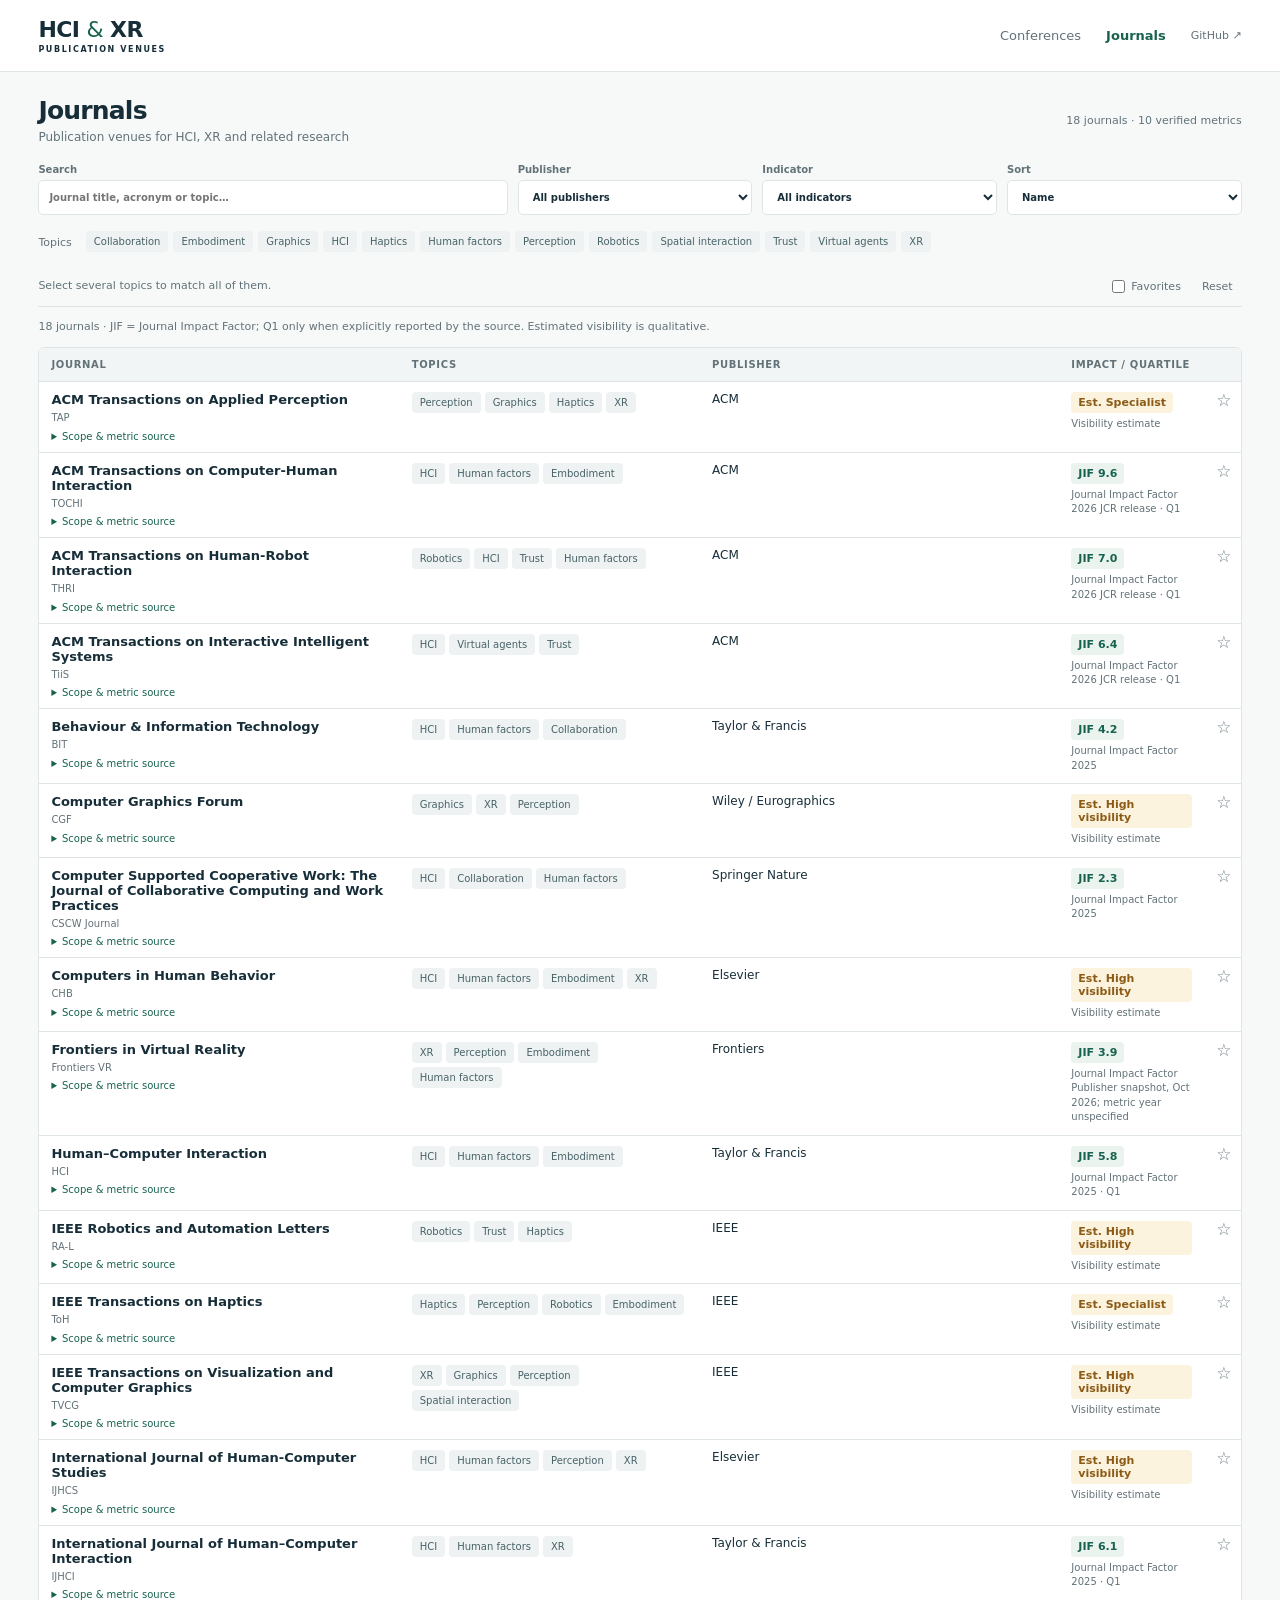
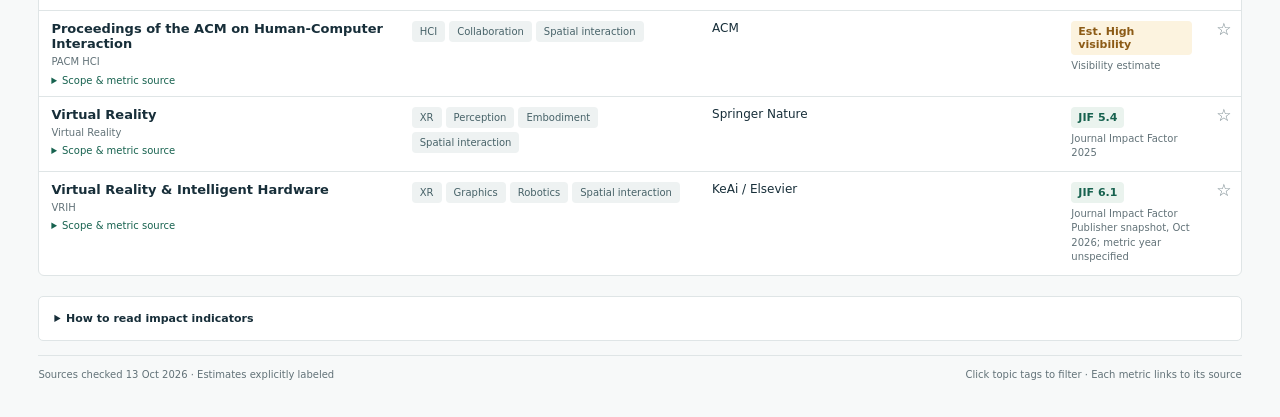
==== journals.html @ d3151b54 "Create compact English conference and journal pages with topic filters, sourced rankings and schedul" ====
<!doctype html>
<html lang="en"><head><meta charset="utf-8"><meta name="viewport" content="width=device-width,initial-scale=1"><meta name="description" content="Journals for HCI, XR, perception and human-robot interaction, with topic filters and source-backed impact indicators."><title>HCI & XR · Journals</title><link rel="stylesheet" href="style.css"><script defer src="data.js"></script><script defer src="app.js"></script></head>
<body data-page="journals"><header><a class="brand" href="index.html">HCI <span>&</span> XR <small>PUBLICATION VENUES</small></a><nav aria-label="Pages"><a id="conf-link" href="index.html">Conferences</a><a id="journal-link" href="journals.html" aria-current="page">Journals</a><a href="https://github.com/EPeillard/xr-ihm-deadlines" class="repo">GitHub ↗</a></nav></header>
<main><div class="page-title"><div><h1>Journals</h1><p>Publication venues for HCI, XR and related research</p></div><span id="summary"></span></div>
<section class="filters journal-filters" aria-label="Filters"><label class="search">Search<input id="search" type="search" placeholder="Journal title, acronym or topic…"></label><label>Publisher<select id="publisher"><option value="">All publishers</option></select></label><label>Indicator<select id="indicator"><option value="">All indicators</option><option value="verified">Verified metric</option><option value="estimated">Estimated visibility</option></select></label><label>Sort<select id="sort"><option value="name">Name</option><option value="impact">Known impact factor</option></select></label></section>
<div class="topic-line"><span>Topics</span><div id="topic-buttons"></div></div><div class="viewbar"><p class="mini-note">Select several topics to match all of them.</p><div class="switches"><label><input id="favorite" type="checkbox"> Favorites</label><button class="text-button" id="reset">Reset</button></div></div>
<p id="result-note" class="result-note" aria-live="polite"></p><section id="results" aria-label="Journals"></section>
<details class="method"><summary>How to read impact indicators</summary><p>Numerical impact factors and quartiles are publisher-reported, with a source and metric year or release edition. <strong>JIF</strong> means Journal Impact Factor. <strong>Q1</strong> is shown only where the source explicitly reports it; the category or publisher’s “best quartile” definition is shown in the row details. JCR and SJR quartiles are different systems.</p><p>When a current numerical metric was not verified, <strong>Est. visibility</strong> supplies a qualitative editorial estimate. It is not an estimated JIF or a computed quartile. Indicators describe venues; topical fit still matters.</p><p>Regular journals generally accept submissions throughout the year; conference-linked tracks such as PACM HCI follow their own calls. Consult the journal website for the current submission route.</p></details><footer><span id="updated"></span><span>Click topic tags to filter · Each metric links to its source</span></footer></main></body></html>
---- style.css ----
:root{--ink:#172e39;--muted:#627278;--line:#dfe5e6;--green:#17624f;--mint:#eaf3ee;--amber:#8c5b16;--amberbg:#fcf3df;--bg:#f7f9f9}*{box-sizing:border-box}body{margin:0;color:var(--ink);background:var(--bg);font:13px system-ui,-apple-system,"Segoe UI",sans-serif}a{color:var(--green);text-decoration:none}a:hover{text-decoration:underline}button,input,select{font:inherit}button{cursor:pointer}button,input,select,a,summary{outline-offset:3px}header{display:flex;align-items:center;justify-content:space-between;background:white;padding:17px max(3vw,18px);border-bottom:1px solid var(--line)}.brand{font-size:22px;font-weight:780;letter-spacing:-.6px;color:var(--ink)}.brand span{font-weight:400;color:var(--green)}.brand small{font-size:8px;letter-spacing:1.6px;font-weight:650;display:block;margin-top:3px}header nav{display:flex;gap:25px;align-items:center}header nav a{font-size:13px;color:var(--muted)}header nav a[aria-current]{color:var(--green);font-weight:700}.repo{font-size:11px!important}main{max-width:1600px;margin:auto;padding:24px 3vw}.page-title{display:flex;justify-content:space-between;gap:20px;align-items:center;margin-bottom:20px}h1{font-size:25px;letter-spacing:-.8px;margin:0 0 5px}.page-title p{color:var(--muted);margin:0;font-size:12px}.page-title>span{font-size:11px;color:var(--muted)}.filters{display:grid;grid-template-columns:1.5fr 1fr 1fr 1fr 1fr .9fr;gap:10px}.filters label{font-size:10px;font-weight:650;color:var(--muted)}input[type=search],select{display:block;border:1px solid var(--line);border-radius:5px;background:white;width:100%;padding:9px 10px;margin-top:5px;color:var(--ink);min-height:35px}.journal-filters{grid-template-columns:2fr 1fr 1fr 1fr}.topic-line{display:flex;align-items:start;gap:14px;margin:16px 0 12px}.topic-line>span{font-size:11px;color:var(--muted);padding-top:5px}.topic-line>div{display:flex;flex-wrap:wrap;gap:5px}.tag{display:inline-block;background:#eef2f2;color:#476268;border:1px solid transparent;border-radius:4px;padding:3px 7px;font-size:10px;line-height:1.3}.tag[aria-pressed=true],.tag:hover{background:var(--mint);border-color:var(--green);color:var(--green)}.tag[aria-pressed=true]{font-weight:700}.viewbar{display:flex;justify-content:space-between;gap:14px;align-items:center;margin:15px 0 6px;border-bottom:1px solid var(--line)}.tabs{display:flex;gap:18px}.tabs button{border:0;border-bottom:2px solid transparent;background:transparent;padding:10px 0;color:var(--muted);font-size:12px}.tabs button[aria-pressed=true]{border-color:var(--green);font-weight:700;color:var(--green)}.switches{display:flex;align-items:center;gap:12px;padding:6px 0;font-size:11px;color:var(--muted)}.switches label{white-space:nowrap}input[type=checkbox]{accent-color:var(--green);vertical-align:middle}.switches button{border:1px solid var(--line);border-radius:4px;padding:6px 9px;background:white;color:var(--green);font-size:11px}.switches .text-button{border:0;background:none;color:var(--muted)}.mini-note,.result-note{font-size:11px;color:var(--muted);line-height:1.5}.result-note{margin:12px 0}.table-wrap{overflow-x:auto;border:1px solid var(--line);border-radius:6px;background:white}table{border-collapse:collapse;width:100%;text-align:left}th{font-size:10px;font-weight:700;color:var(--muted);text-transform:uppercase;letter-spacing:.65px;padding:11px 12px;background:#f2f5f5;white-space:nowrap}td{padding:10px 12px;border-top:1px solid var(--line);vertical-align:top;font-size:12px}tbody tr:hover{background:#fafcfc}.venue-col{width:30%}.topic-col{width:25%}.indicator-col{width:145px}.date-col{width:195px}.star-col{width:35px;padding-right:9px}.name{color:var(--ink);font-weight:750;font-size:13px}.sub{display:block;font-size:10px;color:var(--muted);line-height:1.45;margin-top:4px}.row-tags{display:flex;gap:4px;flex-wrap:wrap}.indicator{display:inline-block;border-radius:4px;padding:4px 7px;font-size:11px;font-weight:700;background:var(--mint);color:var(--green)}.indicator.estimated{background:var(--amberbg);color:var(--amber)}.estimate{color:var(--amber);font-size:10px;font-weight:600}.tentative{color:#755a8c;font-size:10px}.date-main{font-weight:650;white-space:nowrap}.star{border:0;background:none;color:#73848a;font-size:17px;line-height:1;padding:0}.star[aria-pressed=true]{color:#a87916}.row-details summary{font-size:10px;color:var(--green);cursor:pointer;margin-top:5px}.row-details[open]{min-width:250px}.row-details p{font-size:11px;line-height:1.5;margin:8px 0;color:var(--muted);max-width:480px}.detail-block{border-top:1px solid var(--line);margin-top:9px;padding-top:8px}.detail-block ul{padding-left:16px;margin:6px 0}.detail-block li{font-size:10px;line-height:1.6;margin:3px 0;color:var(--muted)}.method{margin:20px 0 14px;padding:13px 15px;background:white;border:1px solid var(--line);border-radius:5px;font-size:11px;color:var(--muted);line-height:1.6}.method summary{font-weight:650;cursor:pointer;color:var(--ink)}.method p{max-width:1050px}.empty{padding:35px;text-align:center;color:var(--muted);border:1px dashed var(--line)}footer{display:flex;justify-content:space-between;gap:20px;color:var(--muted);font-size:10px;border-top:1px solid var(--line);padding:13px 0}.calendar-head{display:flex;align-items:center;gap:14px;margin:12px 0}.calendar-head select{width:auto;margin:0}.calendar-head span{font-size:11px;color:var(--muted)}.calendar-grid{display:grid;grid-template-columns:repeat(3,1fr);gap:10px}.month{border:1px solid var(--line);background:white;border-radius:5px;padding:11px;min-height:130px}.month h2{font-size:12px;margin:0 0 10px}.calitem{display:block;border-left:3px solid var(--green);padding:4px 7px;font-size:10px;margin:6px 0;background:#f4f8f6;line-height:1.5}.calitem.call{border-left-color:#587eab;background:#f3f6fa}.calitem.estimated{border-left:3px dashed #aa8049;background:#fcf8ed}.calitem.tentative{border-left-color:#866899;background:#f9f5fb}.calitem button{font:inherit;border:0;background:none;color:var(--ink);font-weight:700;padding:0;cursor:pointer}.calitem .sub{font-size:9px;margin:0}.uncertain{margin-top:15px;font-size:11px;color:var(--muted)}.calendar-legend{display:flex;gap:15px;flex-wrap:wrap;font-size:10px;color:var(--muted)}@media(max-width:1150px){.filters{grid-template-columns:repeat(3,1fr)}.search{grid-column:span 2}.journal-filters{grid-template-columns:repeat(3,1fr)}.viewbar{align-items:start;flex-direction:column;gap:3px}.switches{flex-wrap:wrap}.venue-col{min-width:240px}.topic-col{min-width:200px}}@media(max-width:700px){header{padding:12px 15px}header nav{gap:13px}.repo{display:none}main{padding:18px 15px}.filters,.journal-filters{grid-template-columns:repeat(2,1fr)}.page-title>span{max-width:130px;text-align:right}.calendar-grid{grid-template-columns:1fr}.switches{gap:8px}.tabs{gap:16px}.topic-line{gap:8px}.table-wrap{max-width:100%}footer{flex-direction:column;gap:5px}.row-details[open]{min-width:220px}}@media(prefers-reduced-motion:no-preference){.tag{transition:background .1s}}
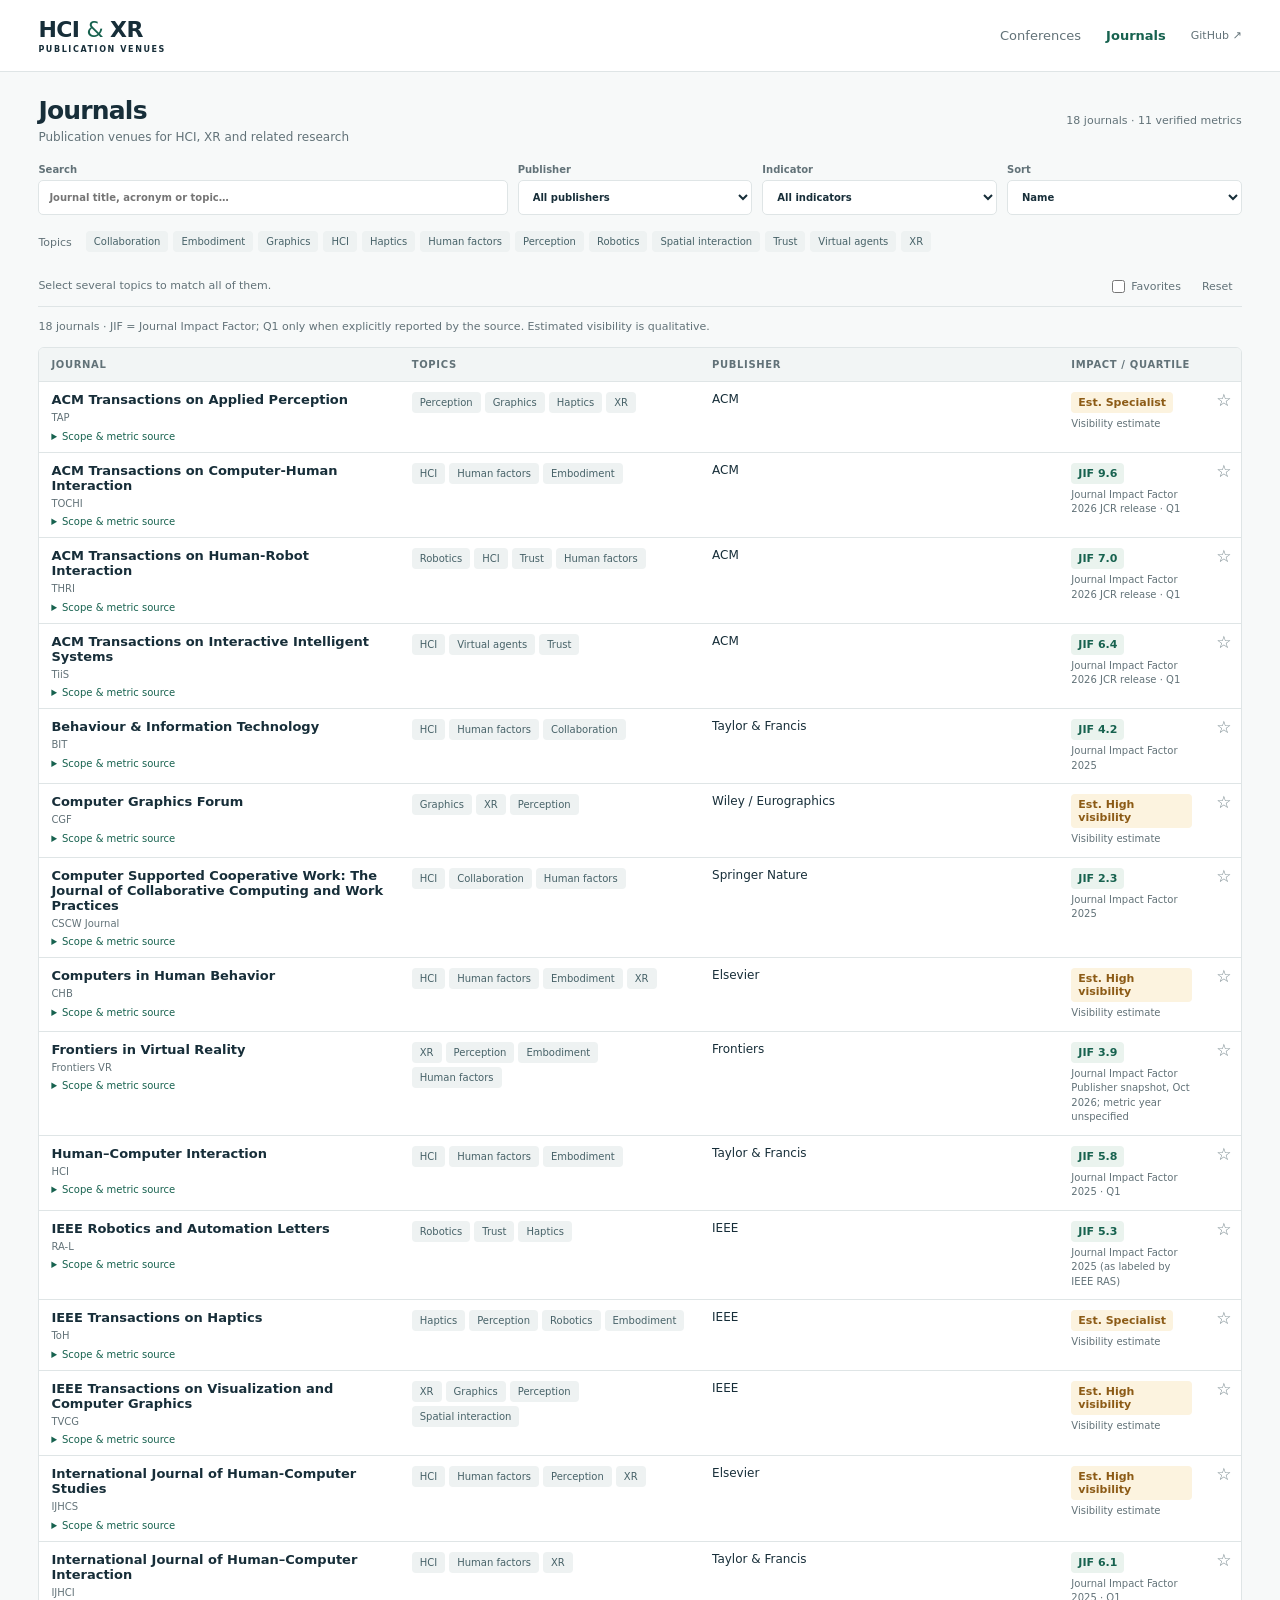
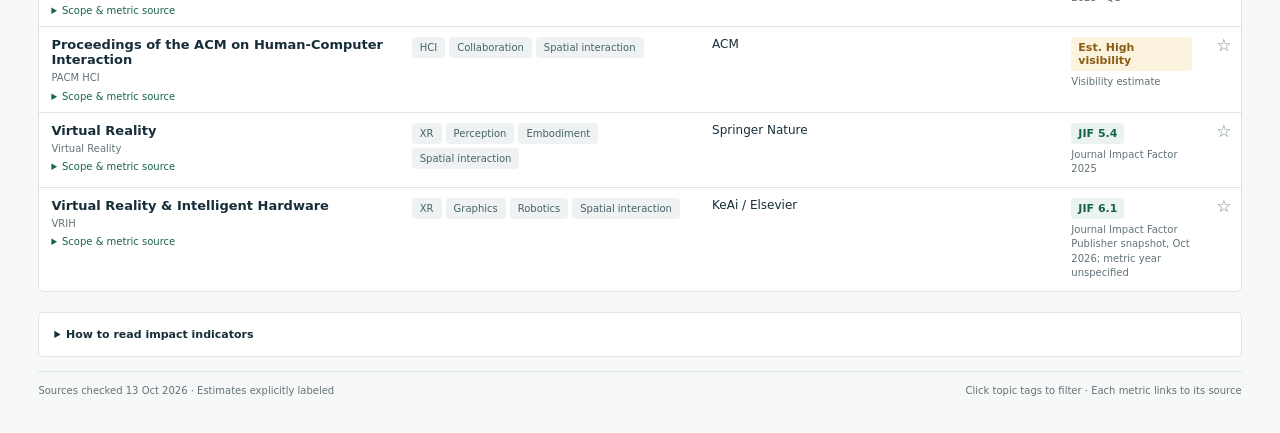
==== commit b4da8f1d: "Update repository and Pages links after rename to xr-hci-deadlines" ====
--- a/journals.html
+++ b/journals.html
@@ -1,6 +1,6 @@
 <!doctype html>
 <html lang="en"><head><meta charset="utf-8"><meta name="viewport" content="width=device-width,initial-scale=1"><meta name="description" content="Journals for HCI, XR, perception and human-robot interaction, with topic filters and source-backed impact indicators."><title>HCI & XR · Journals</title><link rel="stylesheet" href="style.css"><script defer src="data.js"></script><script defer src="app.js"></script></head>
-<body data-page="journals"><header><a class="brand" href="index.html">HCI <span>&</span> XR <small>PUBLICATION VENUES</small></a><nav aria-label="Pages"><a id="conf-link" href="index.html">Conferences</a><a id="journal-link" href="journals.html" aria-current="page">Journals</a><a href="https://github.com/EPeillard/xr-ihm-deadlines" class="repo">GitHub ↗</a></nav></header>
+<body data-page="journals"><header><a class="brand" href="index.html">HCI <span>&</span> XR <small>PUBLICATION VENUES</small></a><nav aria-label="Pages"><a id="conf-link" href="index.html">Conferences</a><a id="journal-link" href="journals.html" aria-current="page">Journals</a><a href="https://github.com/EPeillard/xr-hci-deadlines" class="repo">GitHub ↗</a></nav></header>
 <main><div class="page-title"><div><h1>Journals</h1><p>Publication venues for HCI, XR and related research</p></div><span id="summary"></span></div>
 <section class="filters journal-filters" aria-label="Filters"><label class="search">Search<input id="search" type="search" placeholder="Journal title, acronym or topic…"></label><label>Publisher<select id="publisher"><option value="">All publishers</option></select></label><label>Indicator<select id="indicator"><option value="">All indicators</option><option value="verified">Verified metric</option><option value="estimated">Estimated visibility</option></select></label><label>Sort<select id="sort"><option value="name">Name</option><option value="impact">Known impact factor</option></select></label></section>
 <div class="topic-line"><span>Topics</span><div id="topic-buttons"></div></div><div class="viewbar"><p class="mini-note">Select several topics to match all of them.</p><div class="switches"><label><input id="favorite" type="checkbox"> Favorites</label><button class="text-button" id="reset">Reset</button></div></div>
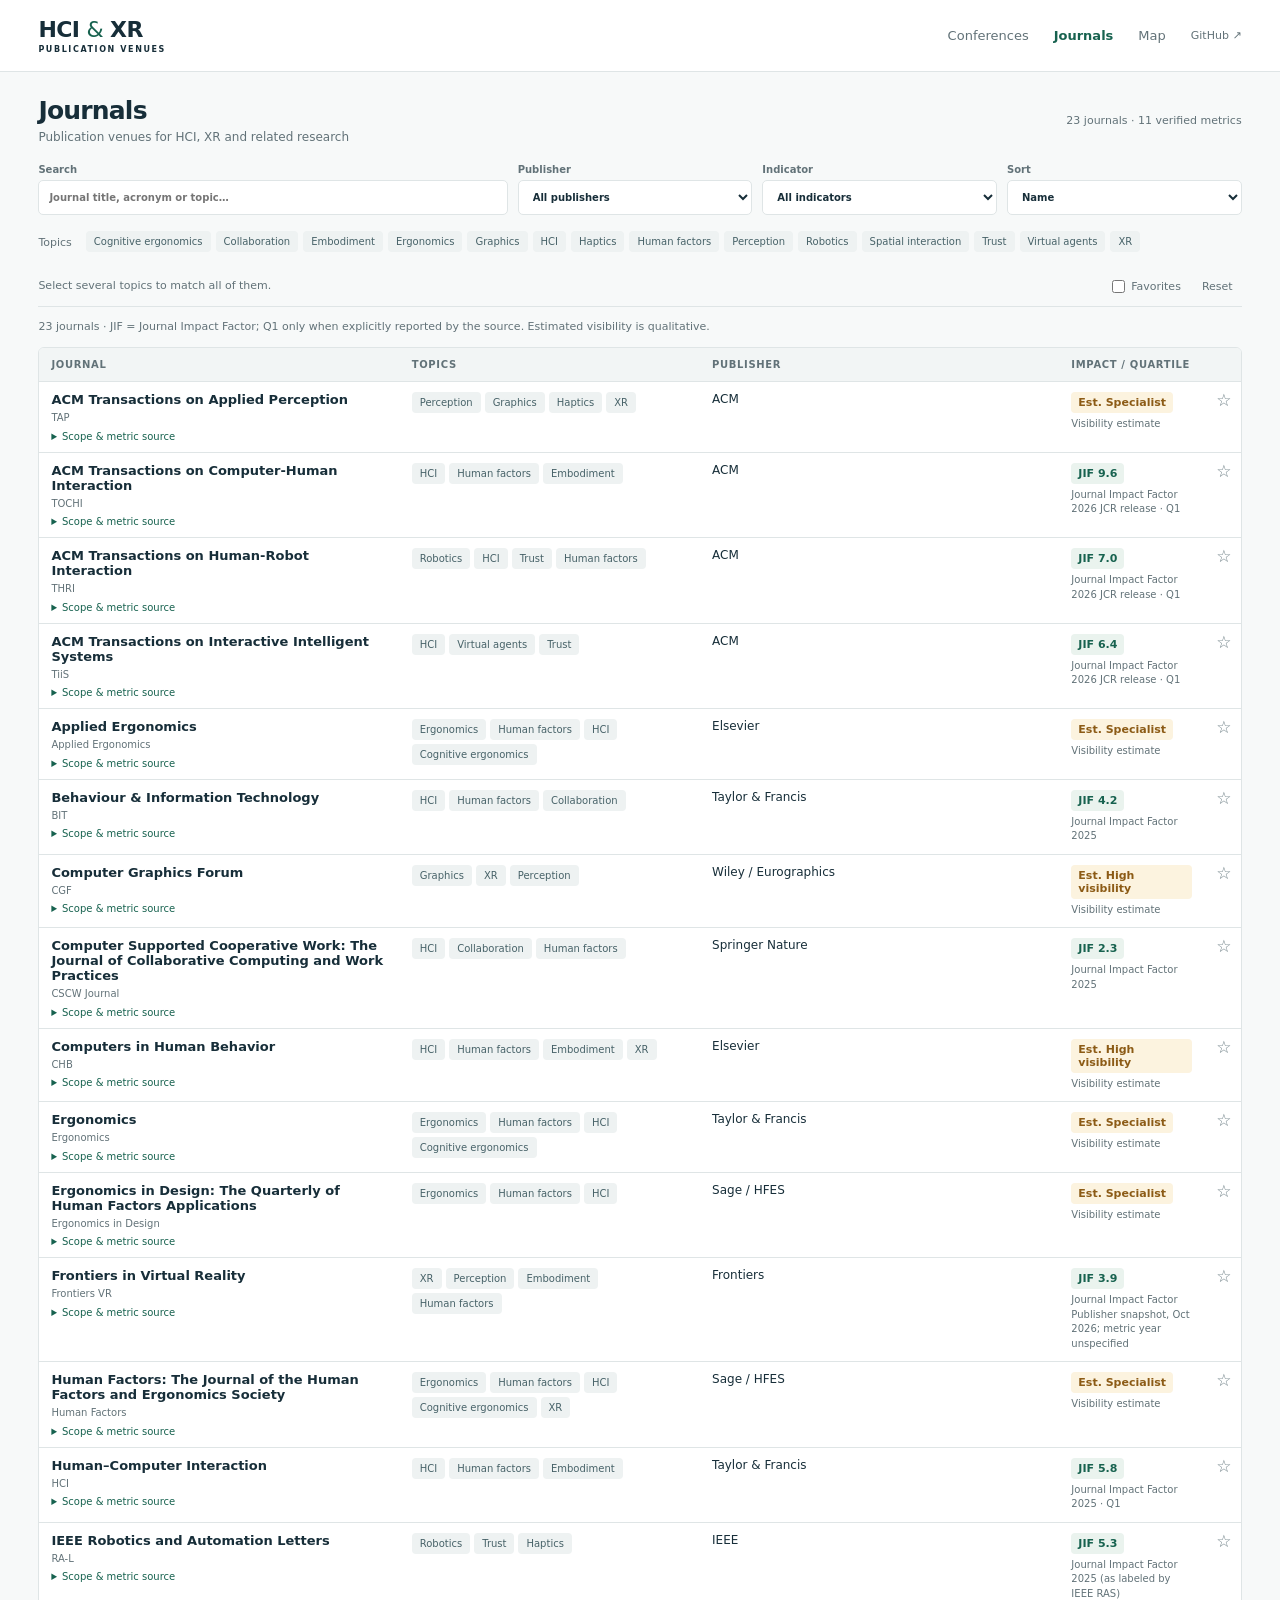
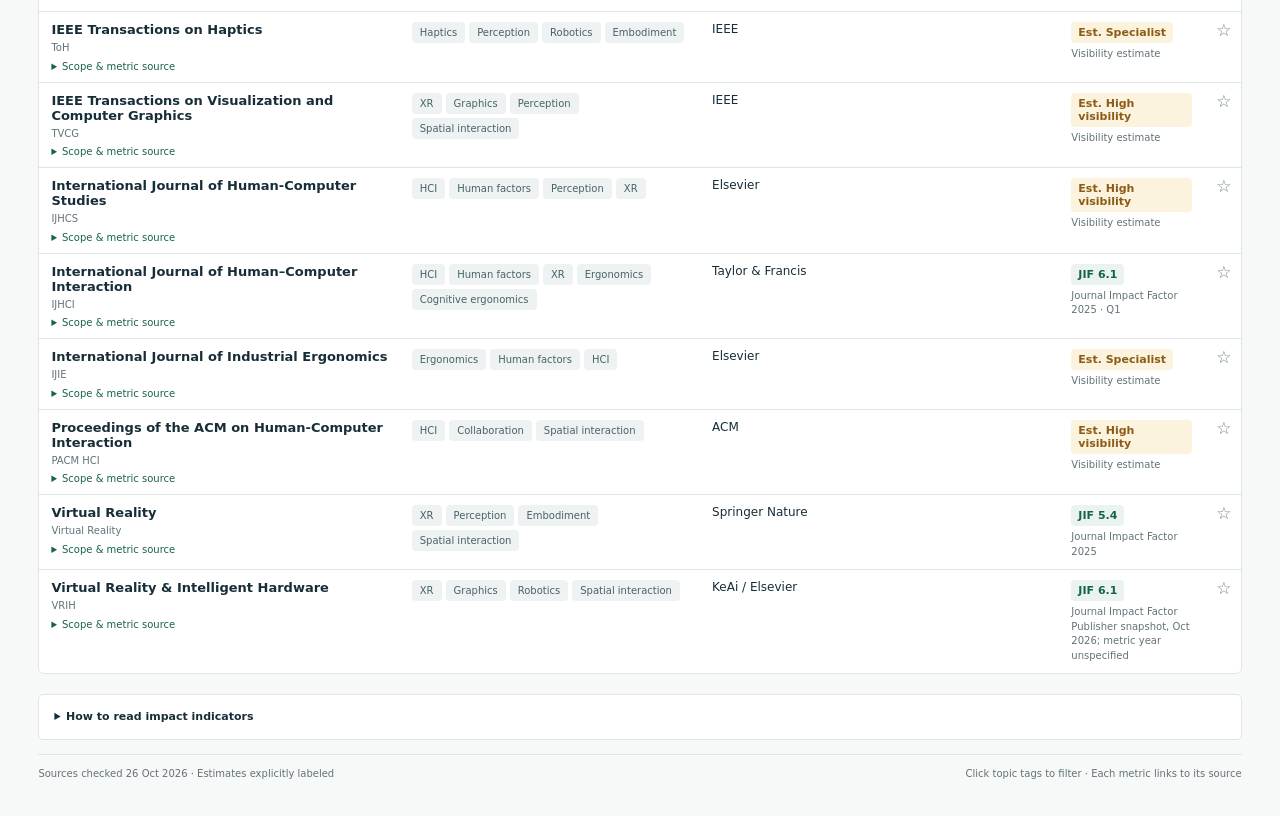
==== commit 1d7d4155: "Add interactive world map for upcoming conferences with filters and city-level provenance" ====
--- a/journals.html
+++ b/journals.html
@@ -1,6 +1,6 @@
 <!doctype html>
 <html lang="en"><head><meta charset="utf-8"><meta name="viewport" content="width=device-width,initial-scale=1"><meta name="description" content="Journals for HCI, XR, perception and human-robot interaction, with topic filters and source-backed impact indicators."><title>HCI & XR · Journals</title><link rel="stylesheet" href="style.css"><script defer src="data.js"></script><script defer src="app.js"></script></head>
-<body data-page="journals"><header><a class="brand" href="index.html">HCI <span>&</span> XR <small>PUBLICATION VENUES</small></a><nav aria-label="Pages"><a id="conf-link" href="index.html">Conferences</a><a id="journal-link" href="journals.html" aria-current="page">Journals</a><a href="https://github.com/EPeillard/xr-hci-deadlines" class="repo">GitHub ↗</a></nav></header>
+<body data-page="journals"><header><a class="brand" href="index.html">HCI <span>&</span> XR <small>PUBLICATION VENUES</small></a><nav aria-label="Pages"><a id="conf-link" href="index.html">Conferences</a><a id="journal-link" href="journals.html" aria-current="page">Journals</a><a id="map-link" href="map.html">Map</a><a href="https://github.com/EPeillard/xr-hci-deadlines" class="repo">GitHub ↗</a></nav></header>
 <main><div class="page-title"><div><h1>Journals</h1><p>Publication venues for HCI, XR and related research</p></div><span id="summary"></span></div>
 <section class="filters journal-filters" aria-label="Filters"><label class="search">Search<input id="search" type="search" placeholder="Journal title, acronym or topic…"></label><label>Publisher<select id="publisher"><option value="">All publishers</option></select></label><label>Indicator<select id="indicator"><option value="">All indicators</option><option value="verified">Verified metric</option><option value="estimated">Estimated visibility</option></select></label><label>Sort<select id="sort"><option value="name">Name</option><option value="impact">Known impact factor</option></select></label></section>
 <div class="topic-line"><span>Topics</span><div id="topic-buttons"></div></div><div class="viewbar"><p class="mini-note">Select several topics to match all of them.</p><div class="switches"><label><input id="favorite" type="checkbox"> Favorites</label><button class="text-button" id="reset">Reset</button></div></div>
--- a/style.css
+++ b/style.css
@@ -1 +1,28 @@
-:root{--ink:#172e39;--muted:#627278;--line:#dfe5e6;--green:#17624f;--mint:#eaf3ee;--amber:#8c5b16;--amberbg:#fcf3df;--bg:#f7f9f9}*{box-sizing:border-box}body{margin:0;color:var(--ink);background:var(--bg);font:13px system-ui,-apple-system,"Segoe UI",sans-serif}a{color:var(--green);text-decoration:none}a:hover{text-decoration:underline}button,input,select{font:inherit}button{cursor:pointer}button,input,select,a,summary{outline-offset:3px}header{display:flex;align-items:center;justify-content:space-between;background:white;padding:17px max(3vw,18px);border-bottom:1px solid var(--line)}.brand{font-size:22px;font-weight:780;letter-spacing:-.6px;color:var(--ink)}.brand span{font-weight:400;color:var(--green)}.brand small{font-size:8px;letter-spacing:1.6px;font-weight:650;display:block;margin-top:3px}header nav{display:flex;gap:25px;align-items:center}header nav a{font-size:13px;color:var(--muted)}header nav a[aria-current]{color:var(--green);font-weight:700}.repo{font-size:11px!important}main{max-width:1600px;margin:auto;padding:24px 3vw}.page-title{display:flex;justify-content:space-between;gap:20px;align-items:center;margin-bottom:20px}h1{font-size:25px;letter-spacing:-.8px;margin:0 0 5px}.page-title p{color:var(--muted);margin:0;font-size:12px}.page-title>span{font-size:11px;color:var(--muted)}.filters{display:grid;grid-template-columns:1.5fr 1fr 1fr 1fr 1fr .9fr;gap:10px}.filters label{font-size:10px;font-weight:650;color:var(--muted)}input[type=search],select{display:block;border:1px solid var(--line);border-radius:5px;background:white;width:100%;padding:9px 10px;margin-top:5px;color:var(--ink);min-height:35px}.journal-filters{grid-template-columns:2fr 1fr 1fr 1fr}.topic-line{display:flex;align-items:start;gap:14px;margin:16px 0 12px}.topic-line>span{font-size:11px;color:var(--muted);padding-top:5px}.topic-line>div{display:flex;flex-wrap:wrap;gap:5px}.tag{display:inline-block;background:#eef2f2;color:#476268;border:1px solid transparent;border-radius:4px;padding:3px 7px;font-size:10px;line-height:1.3}.tag[aria-pressed=true],.tag:hover{background:var(--mint);border-color:var(--green);color:var(--green)}.tag[aria-pressed=true]{font-weight:700}.viewbar{display:flex;justify-content:space-between;gap:14px;align-items:center;margin:15px 0 6px;border-bottom:1px solid var(--line)}.tabs{display:flex;gap:18px}.tabs button{border:0;border-bottom:2px solid transparent;background:transparent;padding:10px 0;color:var(--muted);font-size:12px}.tabs button[aria-pressed=true]{border-color:var(--green);font-weight:700;color:var(--green)}.switches{display:flex;align-items:center;gap:12px;padding:6px 0;font-size:11px;color:var(--muted)}.switches label{white-space:nowrap}input[type=checkbox]{accent-color:var(--green);vertical-align:middle}.switches button{border:1px solid var(--line);border-radius:4px;padding:6px 9px;background:white;color:var(--green);font-size:11px}.switches .text-button{border:0;background:none;color:var(--muted)}.mini-note,.result-note{font-size:11px;color:var(--muted);line-height:1.5}.result-note{margin:12px 0}.table-wrap{overflow-x:auto;border:1px solid var(--line);border-radius:6px;background:white}table{border-collapse:collapse;width:100%;text-align:left}th{font-size:10px;font-weight:700;color:var(--muted);text-transform:uppercase;letter-spacing:.65px;padding:11px 12px;background:#f2f5f5;white-space:nowrap}td{padding:10px 12px;border-top:1px solid var(--line);vertical-align:top;font-size:12px}tbody tr:hover{background:#fafcfc}.venue-col{width:30%}.topic-col{width:25%}.indicator-col{width:145px}.date-col{width:195px}.star-col{width:35px;padding-right:9px}.name{color:var(--ink);font-weight:750;font-size:13px}.sub{display:block;font-size:10px;color:var(--muted);line-height:1.45;margin-top:4px}.row-tags{display:flex;gap:4px;flex-wrap:wrap}.indicator{display:inline-block;border-radius:4px;padding:4px 7px;font-size:11px;font-weight:700;background:var(--mint);color:var(--green)}.indicator.estimated{background:var(--amberbg);color:var(--amber)}.estimate{color:var(--amber);font-size:10px;font-weight:600}.tentative{color:#755a8c;font-size:10px}.date-main{font-weight:650;white-space:nowrap}.star{border:0;background:none;color:#73848a;font-size:17px;line-height:1;padding:0}.star[aria-pressed=true]{color:#a87916}.row-details summary{font-size:10px;color:var(--green);cursor:pointer;margin-top:5px}.row-details[open]{min-width:250px}.row-details p{font-size:11px;line-height:1.5;margin:8px 0;color:var(--muted);max-width:480px}.detail-block{border-top:1px solid var(--line);margin-top:9px;padding-top:8px}.detail-block ul{padding-left:16px;margin:6px 0}.detail-block li{font-size:10px;line-height:1.6;margin:3px 0;color:var(--muted)}.method{margin:20px 0 14px;padding:13px 15px;background:white;border:1px solid var(--line);border-radius:5px;font-size:11px;color:var(--muted);line-height:1.6}.method summary{font-weight:650;cursor:pointer;color:var(--ink)}.method p{max-width:1050px}.empty{padding:35px;text-align:center;color:var(--muted);border:1px dashed var(--line)}footer{display:flex;justify-content:space-between;gap:20px;color:var(--muted);font-size:10px;border-top:1px solid var(--line);padding:13px 0}.calendar-head{display:flex;align-items:center;gap:14px;margin:12px 0}.calendar-head select{width:auto;margin:0}.calendar-head span{font-size:11px;color:var(--muted)}.calendar-grid{display:grid;grid-template-columns:repeat(3,1fr);gap:10px}.month{border:1px solid var(--line);background:white;border-radius:5px;padding:11px;min-height:130px}.month h2{font-size:12px;margin:0 0 10px}.calitem{display:block;border-left:3px solid var(--green);padding:4px 7px;font-size:10px;margin:6px 0;background:#f4f8f6;line-height:1.5}.calitem.call{border-left-color:#587eab;background:#f3f6fa}.calitem.estimated{border-left:3px dashed #aa8049;background:#fcf8ed}.calitem.tentative{border-left-color:#866899;background:#f9f5fb}.calitem button{font:inherit;border:0;background:none;color:var(--ink);font-weight:700;padding:0;cursor:pointer}.calitem .sub{font-size:9px;margin:0}.uncertain{margin-top:15px;font-size:11px;color:var(--muted)}.calendar-legend{display:flex;gap:15px;flex-wrap:wrap;font-size:10px;color:var(--muted)}@media(max-width:1150px){.filters{grid-template-columns:repeat(3,1fr)}.search{grid-column:span 2}.journal-filters{grid-template-columns:repeat(3,1fr)}.viewbar{align-items:start;flex-direction:column;gap:3px}.switches{flex-wrap:wrap}.venue-col{min-width:240px}.topic-col{min-width:200px}}@media(max-width:700px){header{padding:12px 15px}header nav{gap:13px}.repo{display:none}main{padding:18px 15px}.filters,.journal-filters{grid-template-columns:repeat(2,1fr)}.page-title>span{max-width:130px;text-align:right}.calendar-grid{grid-template-columns:1fr}.switches{gap:8px}.tabs{gap:16px}.topic-line{gap:8px}.table-wrap{max-width:100%}footer{flex-direction:column;gap:5px}.row-details[open]{min-width:220px}}@media(prefers-reduced-motion:no-preference){.tag{transition:background .1s}}
+:root{--ink:#172e39;--muted:#627278;--line:#dfe5e6;--green:#17624f;--mint:#eaf3ee;--amber:#8c5b16;--amberbg:#fcf3df;--bg:#f7f9f9}*{box-sizing:border-box}body{margin:0;color:var(--ink);background:var(--bg);font:13px system-ui,-apple-system,"Segoe UI",sans-serif}a{color:var(--green);text-decoration:none}a:hover{text-decoration:underline}button,input,select{font:inherit}button{cursor:pointer}button,input,select,a,summary{outline-offset:3px}header{display:flex;align-items:center;justify-content:space-between;background:white;padding:17px max(3vw,18px);border-bottom:1px solid var(--line)}.brand{font-size:22px;font-weight:780;letter-spacing:-.6px;color:var(--ink)}.brand span{font-weight:400;color:var(--green)}.brand small{font-size:8px;letter-spacing:1.6px;font-weight:650;display:block;margin-top:3px}header nav{display:flex;gap:25px;align-items:center}header nav a{font-size:13px;color:var(--muted)}header nav a[aria-current]{color:var(--green);font-weight:700}.repo{font-size:11px!important}main{max-width:1600px;margin:auto;padding:24px 3vw}.page-title{display:flex;justify-content:space-between;gap:20px;align-items:center;margin-bottom:20px}h1{font-size:25px;letter-spacing:-.8px;margin:0 0 5px}.page-title p{color:var(--muted);margin:0;font-size:12px}.page-title>span{font-size:11px;color:var(--muted)}.filters{display:grid;grid-template-columns:1.5fr 1fr 1fr 1fr 1fr .9fr;gap:10px}.filters label{font-size:10px;font-weight:650;color:var(--muted)}input[type=search],select{display:block;border:1px solid var(--line);border-radius:5px;background:white;width:100%;padding:9px 10px;margin-top:5px;color:var(--ink);min-height:35px}.journal-filters{grid-template-columns:2fr 1fr 1fr 1fr}.topic-line{display:flex;align-items:start;gap:14px;margin:16px 0 12px}.topic-line>span{font-size:11px;color:var(--muted);padding-top:5px}.topic-line>div{display:flex;flex-wrap:wrap;gap:5px}.tag{display:inline-block;background:#eef2f2;color:#476268;border:1px solid transparent;border-radius:4px;padding:3px 7px;font-size:10px;line-height:1.3}.tag[aria-pressed=true],.tag:hover{background:var(--mint);border-color:var(--green);color:var(--green)}.tag[aria-pressed=true]{font-weight:700}.viewbar{display:flex;justify-content:space-between;gap:14px;align-items:center;margin:15px 0 6px;border-bottom:1px solid var(--line)}.tabs{display:flex;gap:18px}.tabs button{border:0;border-bottom:2px solid transparent;background:transparent;padding:10px 0;color:var(--muted);font-size:12px}.tabs button[aria-pressed=true]{border-color:var(--green);font-weight:700;color:var(--green)}.switches{display:flex;align-items:center;gap:12px;padding:6px 0;font-size:11px;color:var(--muted)}.switches label{white-space:nowrap}input[type=checkbox]{accent-color:var(--green);vertical-align:middle}.switches button{border:1px solid var(--line);border-radius:4px;padding:6px 9px;background:white;color:var(--green);font-size:11px}.switches .text-button{border:0;background:none;color:var(--muted)}.mini-note,.result-note{font-size:11px;color:var(--muted);line-height:1.5}.result-note{margin:12px 0}.table-wrap{overflow-x:auto;border:1px solid var(--line);border-radius:6px;background:white}table{border-collapse:collapse;width:100%;text-align:left}th{font-size:10px;font-weight:700;color:var(--muted);text-transform:uppercase;letter-spacing:.65px;padding:11px 12px;background:#f2f5f5;white-space:nowrap}td{padding:10px 12px;border-top:1px solid var(--line);vertical-align:top;font-size:12px}tbody tr:hover{background:#fafcfc}.venue-col{width:30%}.topic-col{width:25%}.indicator-col{width:145px}.date-col{width:195px}.star-col{width:35px;padding-right:9px}.name{color:var(--ink);font-weight:750;font-size:13px}.sub{display:block;font-size:10px;color:var(--muted);line-height:1.45;margin-top:4px}.row-tags{display:flex;gap:4px;flex-wrap:wrap}.indicator{display:inline-block;border-radius:4px;padding:4px 7px;font-size:11px;font-weight:700;background:var(--mint);color:var(--green)}.indicator.estimated{background:var(--amberbg);color:var(--amber)}.estimate{color:var(--amber);font-size:10px;font-weight:600}.tentative{color:#755a8c;font-size:10px}.date-main{font-weight:650;white-space:nowrap}.star{border:0;background:none;color:#73848a;font-size:17px;line-height:1;padding:0}.star[aria-pressed=true]{color:#a87916}.row-details summary{font-size:10px;color:var(--green);cursor:pointer;margin-top:5px}.row-details[open]{min-width:250px}.row-details p{font-size:11px;line-height:1.5;margin:8px 0;color:var(--muted);max-width:480px}.detail-block{border-top:1px solid var(--line);margin-top:9px;padding-top:8px}.detail-block ul{padding-left:16px;margin:6px 0}.detail-block li{font-size:10px;line-height:1.6;margin:3px 0;color:var(--muted)}.method{margin:20px 0 14px;padding:13px 15px;background:white;border:1px solid var(--line);border-radius:5px;font-size:11px;color:var(--muted);line-height:1.6}.method summary{font-weight:650;cursor:pointer;color:var(--ink)}.method p{max-width:1050px}.empty{padding:35px;text-align:center;color:var(--muted);border:1px dashed var(--line)}footer{display:flex;justify-content:space-between;gap:20px;color:var(--muted);font-size:10px;border-top:1px solid var(--line);padding:13px 0}.calendar-head{display:flex;align-items:center;gap:14px;margin:12px 0}.calendar-head select{width:auto;margin:0}.calendar-head span{font-size:11px;color:var(--muted)}.calendar-grid{display:grid;grid-template-columns:repeat(3,1fr);gap:10px}.month{border:1px solid var(--line);background:white;border-radius:5px;padding:11px;min-height:130px}.month h2{font-size:12px;margin:0 0 10px}.calitem{--date-color:#17624f;--date-rgb:23,98,79;--date-bg:#f4f8f6;display:block;border-left:3px solid var(--date-color);padding:4px 7px;font-size:10px;margin:6px 0;background-color:var(--date-bg);line-height:1.5}.calitem.call{--date-color:#315f94;--date-rgb:49,95,148;--date-bg:#f3f6fa}.calitem.estimated{border-left-style:dashed;background-image:repeating-linear-gradient(135deg,transparent 0,transparent 6px,rgba(var(--date-rgb),.085) 6px,rgba(var(--date-rgb),.085) 8px)}.calitem.tentative{border-left-style:dotted;background-image:radial-gradient(rgba(var(--date-rgb),.15) .8px,transparent .8px);background-size:7px 7px}.calitem a{color:var(--date-color)}.calitem button{font:inherit;border:0;background:none;color:var(--ink);font-weight:700;padding:0;cursor:pointer}.calitem .sub{font-size:9px;margin:0}.uncertain{margin-top:15px;font-size:11px;color:var(--muted)}.calendar-legend{display:flex;gap:15px;flex-wrap:wrap;font-size:10px;color:var(--muted)}@media(max-width:1150px){.filters{grid-template-columns:repeat(3,1fr)}.search{grid-column:span 2}.journal-filters{grid-template-columns:repeat(3,1fr)}.viewbar{align-items:start;flex-direction:column;gap:3px}.switches{flex-wrap:wrap}.venue-col{min-width:240px}.topic-col{min-width:200px}}@media(max-width:700px){header{padding:12px 15px}header nav{gap:13px}.repo{display:none}main{padding:18px 15px}.filters,.journal-filters{grid-template-columns:repeat(2,1fr)}.page-title>span{max-width:130px;text-align:right}.calendar-grid{grid-template-columns:1fr}.switches{gap:8px}.tabs{gap:16px}.topic-line{gap:8px}.table-wrap{max-width:100%}footer{flex-direction:column;gap:5px}.row-details[open]{min-width:220px}}@media(prefers-reduced-motion:no-preference){.tag{transition:background .1s}}
+
+.year-navigation{display:flex;align-items:center;gap:6px}.year-navigation button{display:grid;place-items:center;min-width:38px;min-height:38px;border:1px solid var(--line);border-radius:5px;background:white;color:var(--green);font-size:18px}.year-navigation button:hover:enabled{background:var(--mint);border-color:var(--green)}.year-navigation button:disabled{opacity:.35;cursor:default}.year-navigation select{min-width:100px}.calendar-head{flex-wrap:wrap}
+
+.calendar-legend .legend-type{border-left:3px solid;padding-left:7px}.calendar-legend .legend-event{color:#17624f}.calendar-legend .legend-call{color:#315f94}.calendar-legend .legend-status{border-left:3px solid #627278;padding-left:7px}.calendar-legend .legend-estimated{border-left-style:dashed;background:repeating-linear-gradient(135deg,transparent 0,transparent 6px,#62727815 6px,#62727815 8px)}.calendar-legend .legend-tentative{border-left-style:dotted;background:radial-gradient(#62727840 .8px,transparent .8px);background-size:7px 7px}
+
+
+[hidden]{display:none!important}.view-intro{margin:17px 0 12px}.view-intro h2{font-size:18px;margin:0 0 4px;letter-spacing:-.4px}.view-intro p{margin:0;color:var(--muted);font-size:12px}.venue-scope{font-size:11px;color:var(--muted);line-height:1.5;margin:7px 0;max-width:420px}.remaining{display:block;font-size:12px;font-weight:700;white-space:nowrap}.remaining.urgent{color:#a43b26}
+
+/* Calendar subscriptions */
+#subscribe{border:1px solid var(--green);color:var(--green);font-weight:600}#subscribe:disabled{opacity:.45;cursor:default}
+#subscription-dialog{width:min(580px,calc(100vw - 36px));max-height:85vh;box-sizing:border-box;padding:25px;border:1px solid var(--line);border-radius:10px;background:white;color:var(--ink);box-shadow:0 15px 70px #102e3033;overflow:auto}
+#subscription-dialog::backdrop{background:#102e3060}#subscription-dialog h2{margin:3px 0 0;font-size:22px;letter-spacing:-.5px}
+.subscription-header{display:flex;align-items:start;justify-content:space-between;gap:15px}.subscription-header button{font-size:24px;line-height:1;padding:6px 10px}
+#subscription-dialog p{font-size:13px;line-height:1.6}.subscription-selection{color:var(--green);font-weight:600}
+.subscription-label{display:block;font-size:12px;font-weight:600;margin:20px 0 7px}#subscription-url{width:100%;box-sizing:border-box;font-size:12px;padding:11px;background:#f5f8f6}
+.subscription-actions{display:flex;align-items:center;gap:18px;flex-wrap:wrap;margin-top:12px}.subscription-actions a{font-size:12px}.subscription-actions button{background:var(--green);color:white;border-color:var(--green);padding:9px 13px}
+#subscription-copy-status{min-height:20px;color:var(--green);margin:6px 0}.subscription-note{color:var(--muted);font-size:11px!important}
+.subscription-instructions{font-size:12px;border-top:1px solid var(--line);padding-top:12px}.subscription-instructions li{margin:8px 0}
+
+.filters[data-directory=true]{grid-template-columns:1.7fr 1fr 1fr .9fr}@media(max-width:1150px){.filters[data-directory=true]{grid-template-columns:repeat(3,1fr)}}@media(max-width:700px){.filters[data-directory=true]{grid-template-columns:repeat(2,1fr)}}
+
+.venue-heading{display:flex;align-items:center;gap:7px}.venue-info-button{flex:none;display:inline-flex;align-items:center;justify-content:center;border:0;border-radius:50%;background:transparent;color:#7a8b90;width:28px;height:28px;padding:0}.venue-info-button svg{display:block}.venue-info-button:hover,.venue-info-button:focus-visible{background:var(--mint);color:var(--green)}
+.venue-info[popover]{position:fixed;inset:auto;margin:0;left:12px;top:80px;box-sizing:border-box;width:min(370px,calc(100vw - 24px));max-height:calc(100dvh - 24px);overflow:auto;padding:18px;border:1px solid var(--line);border-radius:9px;background:white;color:var(--ink);box-shadow:0 8px 35px #172e3930;font-size:12px}
+.venue-info-header{display:flex;justify-content:space-between;align-items:start;gap:12px}.venue-info h3{margin:0 0 5px;font-size:18px;letter-spacing:-.4px}.venue-info p{line-height:1.6;margin:12px 0}.venue-info-close{background:none;border:0;padding:2px 6px;font-size:22px;color:var(--muted)}.venue-info-topics{display:flex;flex-wrap:wrap;gap:5px}.venue-info-impact{border-top:1px solid var(--line);margin:15px 0;padding-top:12px}.venue-info-impact>strong{display:block;margin-bottom:8px}.venue-info-impact p{font-size:11px;color:var(--muted);margin:8px 0}
+
+/* Small official conference identities; names remain the accessible labels. */
+.conference-name{display:inline-flex;align-items:center;gap:8px;max-width:100%;line-height:1.35}.conference-name>span{min-width:0}.conference-logo{display:block;flex:none;width:30px;height:26px;object-fit:contain;background:#fff;border-radius:3px;padding:2px}.venue-heading .conference-name{min-width:0}
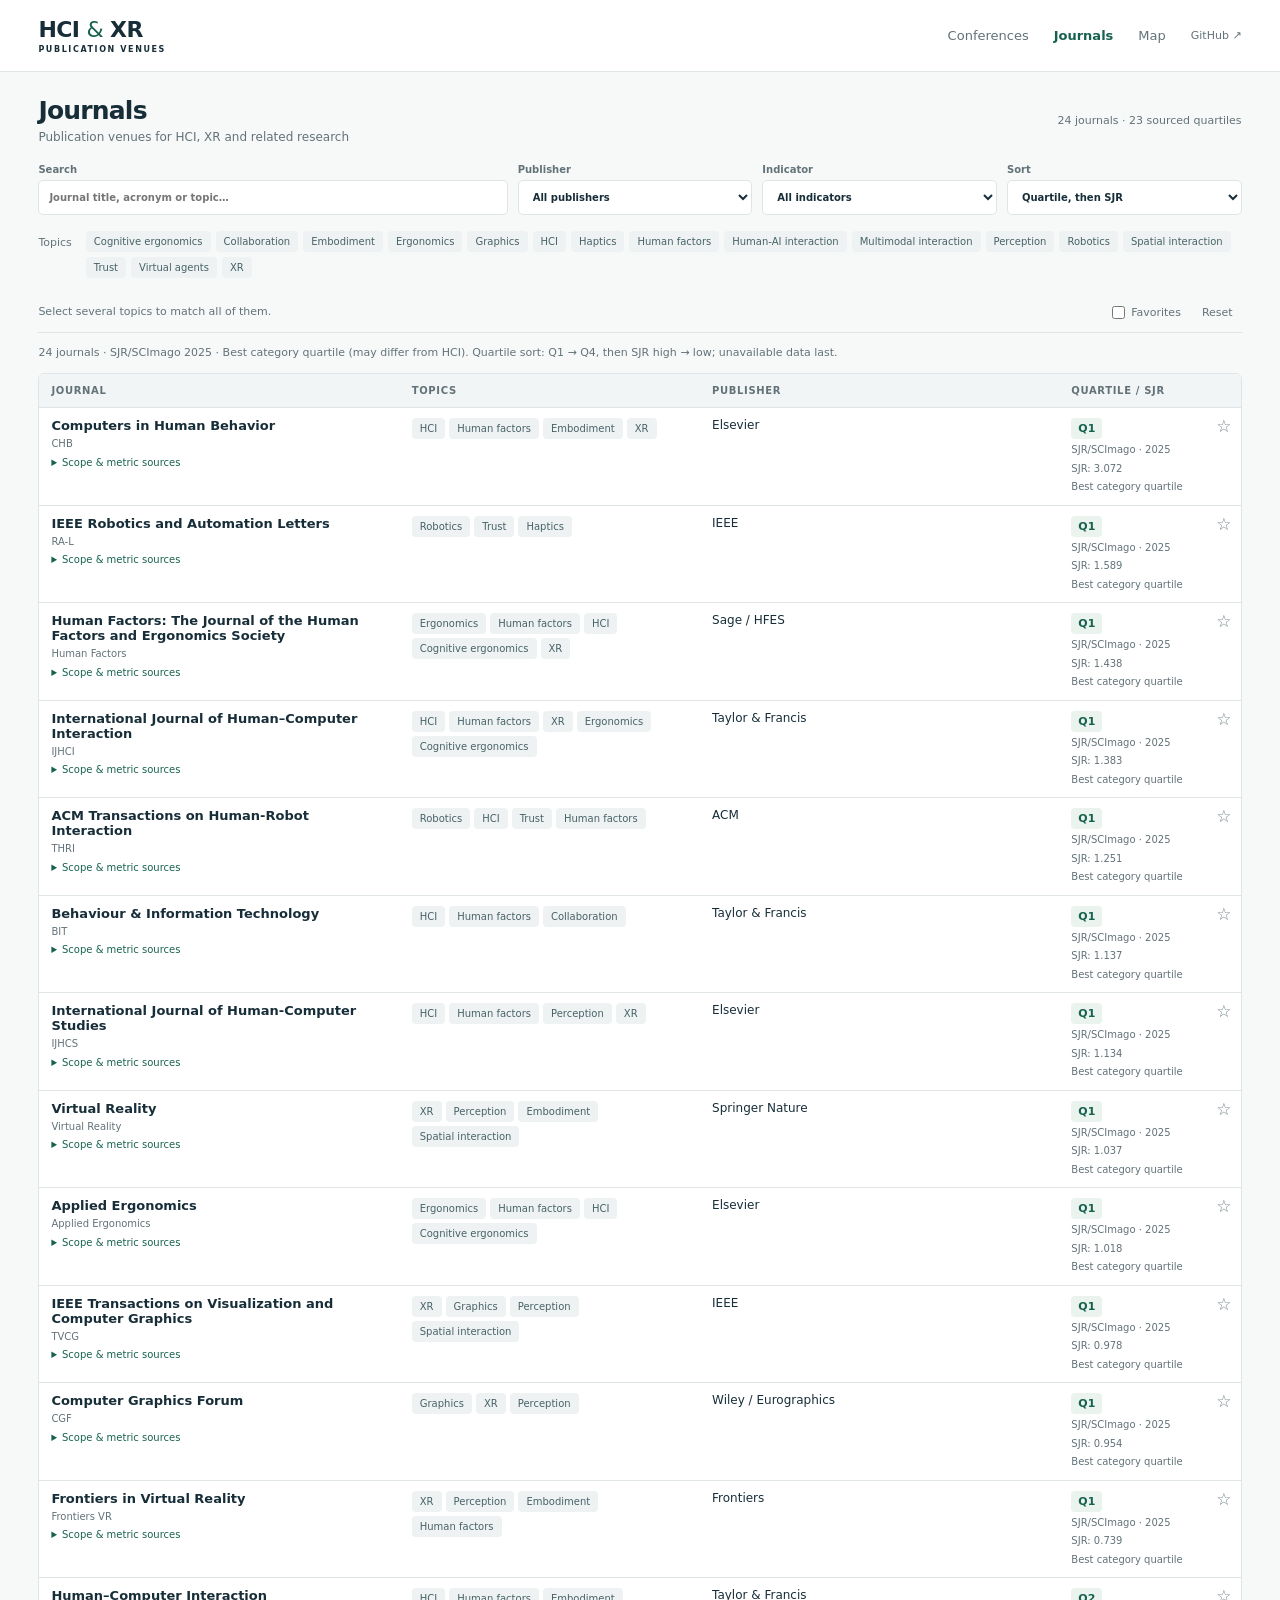
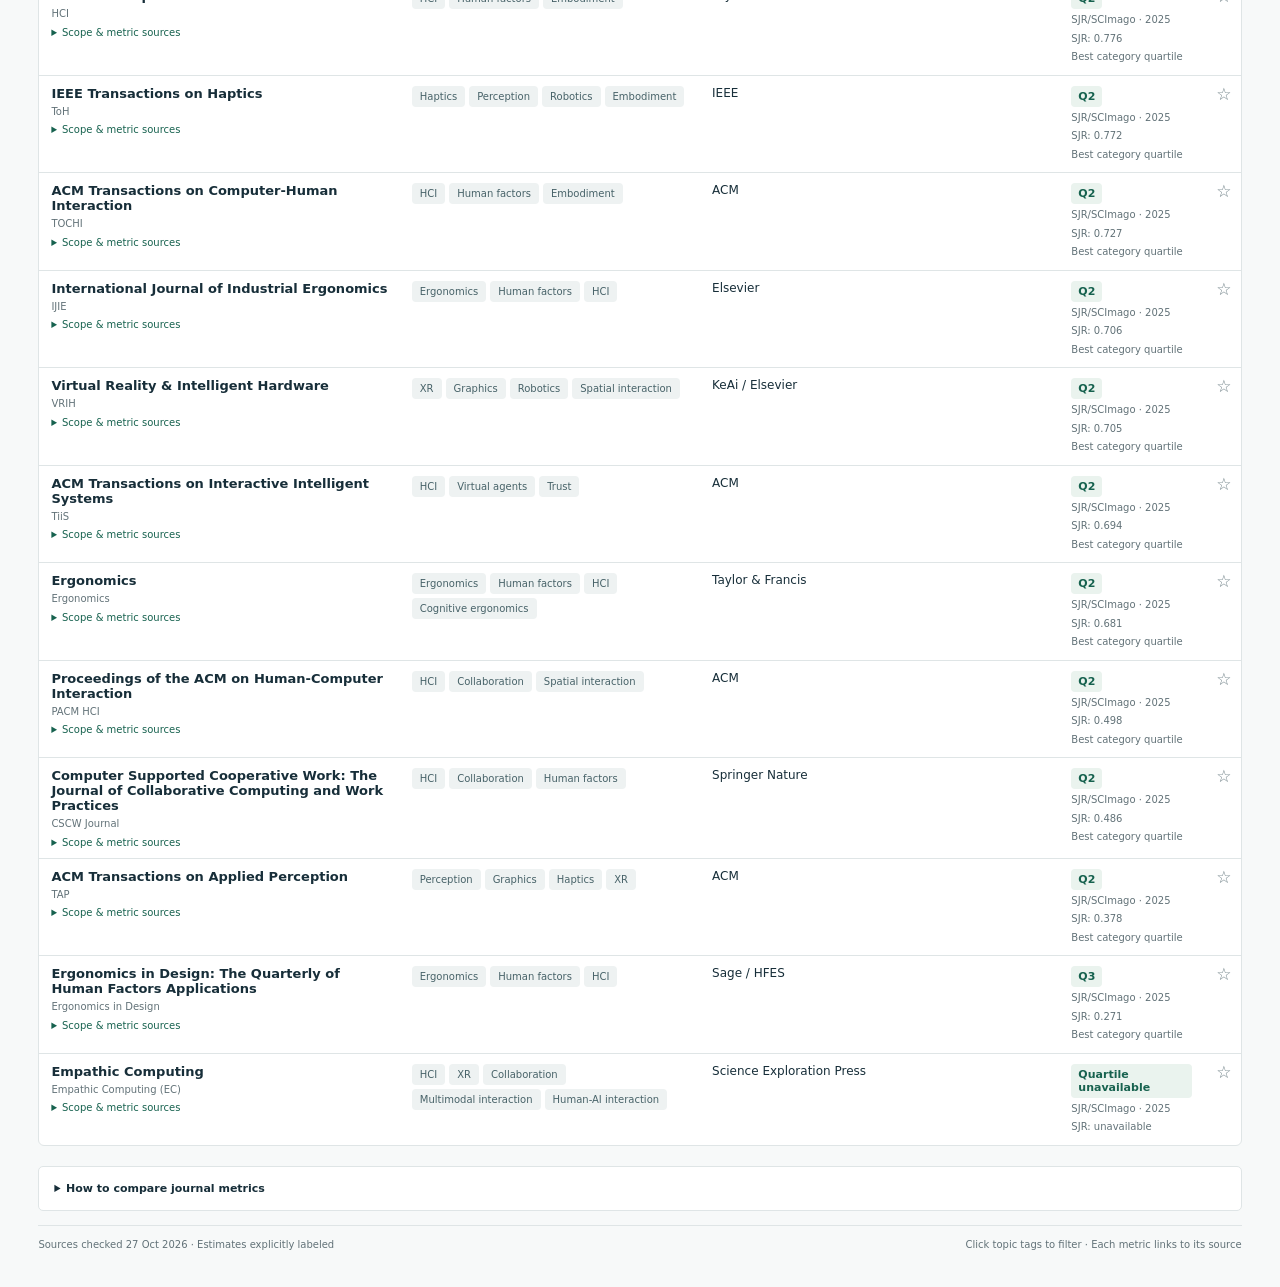
==== commit f14d3031: "feat: compare journal quartiles using sourced SCImago 2025 metrics" ====
--- a/journals.html
+++ b/journals.html
@@ -2,7 +2,7 @@
 <html lang="en"><head><meta charset="utf-8"><meta name="viewport" content="width=device-width,initial-scale=1"><meta name="description" content="Journals for HCI, XR, perception and human-robot interaction, with topic filters and source-backed impact indicators."><title>HCI & XR · Journals</title><link rel="stylesheet" href="style.css"><script defer src="data.js"></script><script defer src="app.js"></script></head>
 <body data-page="journals"><header><a class="brand" href="index.html">HCI <span>&</span> XR <small>PUBLICATION VENUES</small></a><nav aria-label="Pages"><a id="conf-link" href="index.html">Conferences</a><a id="journal-link" href="journals.html" aria-current="page">Journals</a><a id="map-link" href="map.html">Map</a><a href="https://github.com/EPeillard/xr-hci-deadlines" class="repo">GitHub ↗</a></nav></header>
 <main><div class="page-title"><div><h1>Journals</h1><p>Publication venues for HCI, XR and related research</p></div><span id="summary"></span></div>
-<section class="filters journal-filters" aria-label="Filters"><label class="search">Search<input id="search" type="search" placeholder="Journal title, acronym or topic…"></label><label>Publisher<select id="publisher"><option value="">All publishers</option></select></label><label>Indicator<select id="indicator"><option value="">All indicators</option><option value="verified">Verified metric</option><option value="estimated">Estimated visibility</option></select></label><label>Sort<select id="sort"><option value="name">Name</option><option value="impact">Known impact factor</option></select></label></section>
+<section class="filters journal-filters" aria-label="Filters"><label class="search">Search<input id="search" type="search" placeholder="Journal title, acronym or topic…"></label><label>Publisher<select id="publisher"><option value="">All publishers</option></select></label><label>Indicator<select id="indicator"><option value="">All indicators</option><option value="verified">Sourced metric</option><option value="unavailable">Data unavailable</option></select></label><label>Sort<select id="sort"><option value="quartile">Quartile, then SJR</option><option value="impact">SJR score (high first)</option><option value="name">Name</option></select></label></section>
 <div class="topic-line"><span>Topics</span><div id="topic-buttons"></div></div><div class="viewbar"><p class="mini-note">Select several topics to match all of them.</p><div class="switches"><label><input id="favorite" type="checkbox"> Favorites</label><button class="text-button" id="reset">Reset</button></div></div>
 <p id="result-note" class="result-note" aria-live="polite"></p><section id="results" aria-label="Journals"></section>
-<details class="method"><summary>How to read impact indicators</summary><p>Numerical impact factors and quartiles are publisher-reported, with a source and metric year or release edition. <strong>JIF</strong> means Journal Impact Factor. <strong>Q1</strong> is shown only where the source explicitly reports it; the category or publisher’s “best quartile” definition is shown in the row details. JCR and SJR quartiles are different systems.</p><p>When a current numerical metric was not verified, <strong>Est. visibility</strong> supplies a qualitative editorial estimate. It is not an estimated JIF or a computed quartile. Indicators describe venues; topical fit still matters.</p><p>Regular journals generally accept submissions throughout the year; conference-linked tracks such as PACM HCI follow their own calls. Consult the journal website for the current submission route.</p></details><footer><span id="updated"></span><span>Click topic tags to filter · Each metric links to its source</span></footer></main></body></html>
+<details class="method"><summary>How to compare journal metrics</summary><p><strong>SJR/SCImago 2025</strong> is the common reference. Each row shows the quartile, system, data year and SJR score. The displayed quartile is the journal’s <strong>best subject-category quartile</strong>; expand the row to see all categories. Q1 is the top quarter within a category, then Q2, Q3 and Q4. A journal’s HCI quartile may differ from its best quartile.</p><p><strong>SJR is not a Journal Impact Factor (JIF).</strong> JCR and CiteScore use different indicators and category rankings; their values are not substituted for SJR. Earlier mixed publisher indicators are not used for this comparison. Quartile sorting uses Q1–Q4, then descending SJR, with unavailable data last; different systems or years, if present, stay in separate groups.</p><p>Direct SCImago profile access was unavailable during the check. The linked secondary reproductions of the 2025 dataset were cross-checked; provenance and verification dates are in each row. Missing values are marked <strong>unavailable</strong>, never estimated. Missing data does not imply a journal is unindexed. Metrics describe journals, not the quality of individual papers; topical fit still matters.</p><p>Regular journals generally accept submissions throughout the year; conference-linked tracks such as PACM HCI follow their own calls.</p></details><footer><span id="updated"></span><span>Click topic tags to filter · Each metric links to its source</span></footer></main></body></html>
